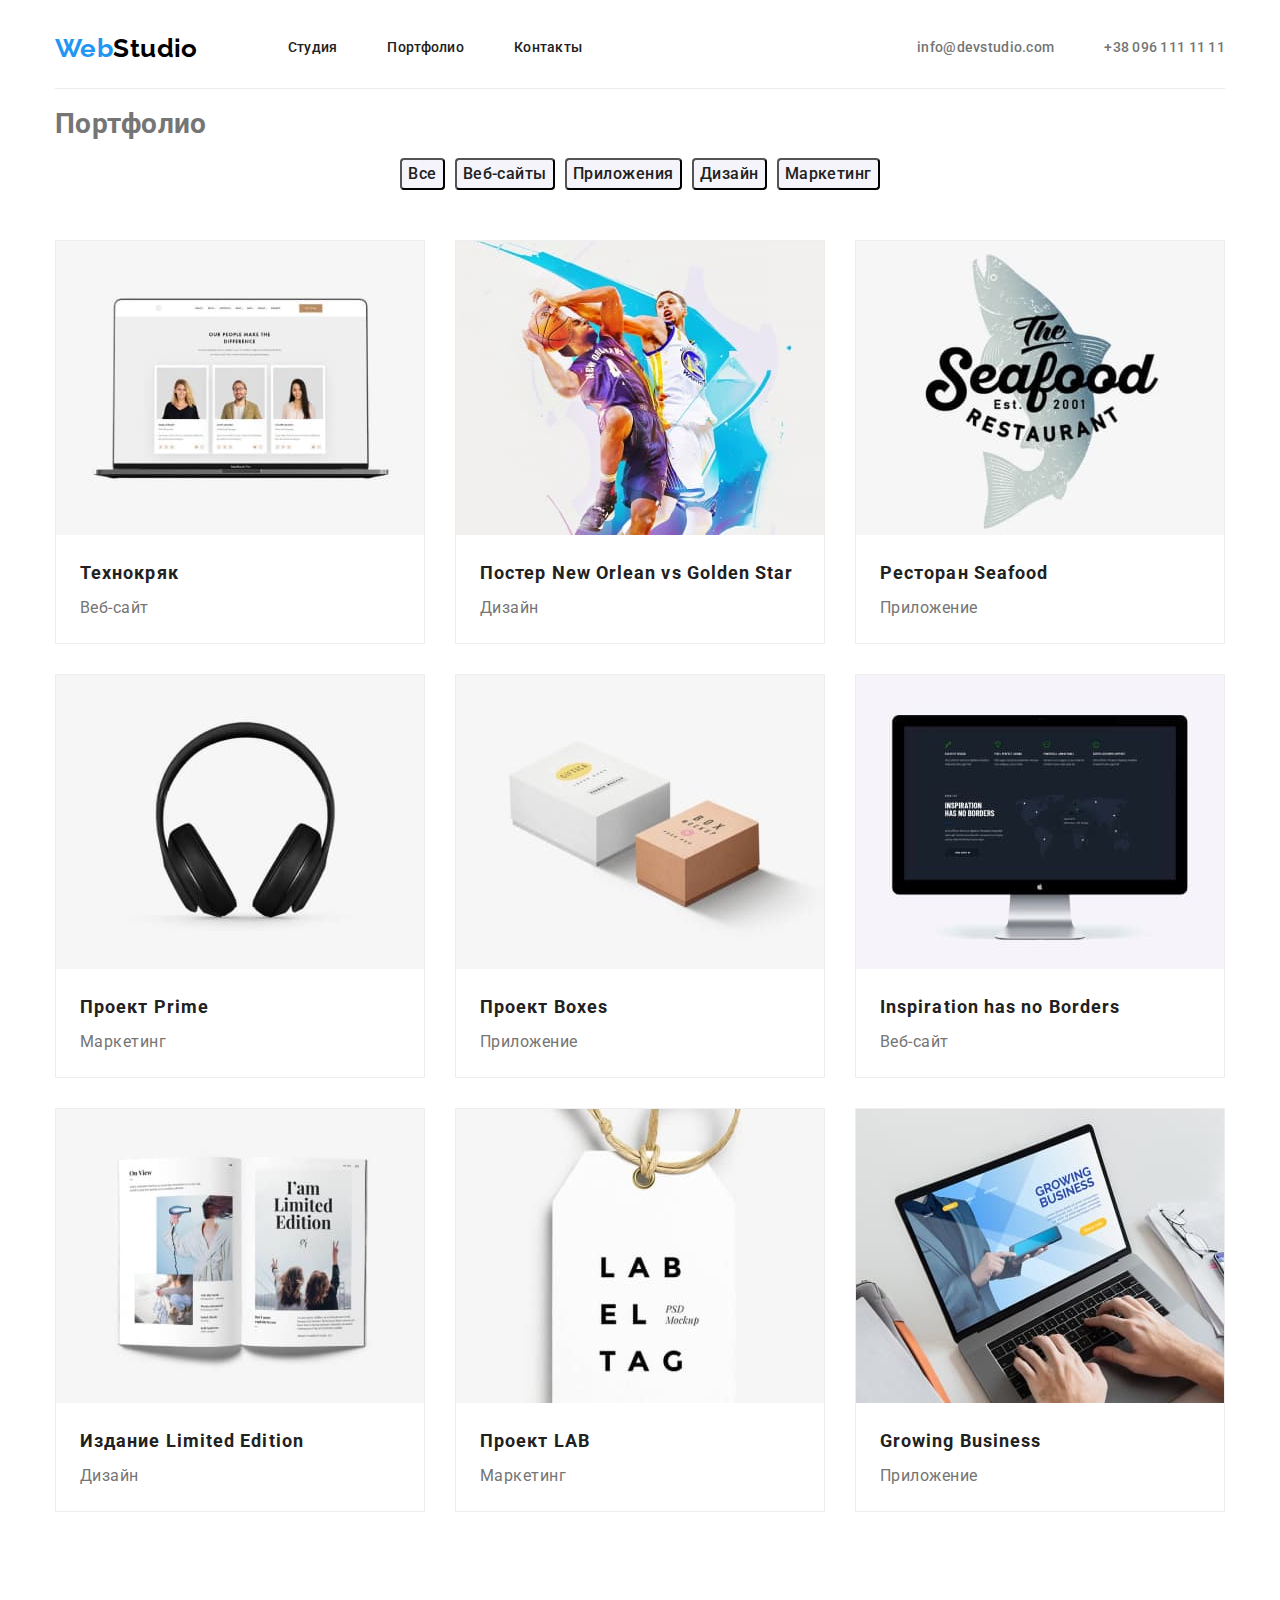
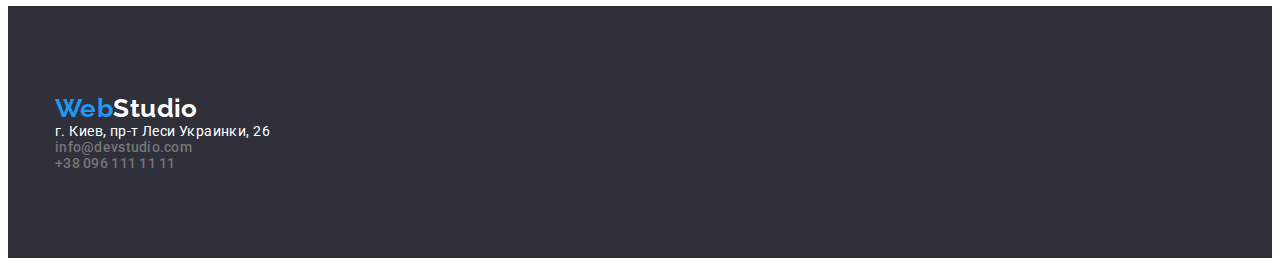
==== portfolio.html @ 89e94f16 "тест сайт" ====
<!DOCTYPE html>
<html lang="ru">
<head>
   <meta charset="UTF-8">
   <meta http-equiv="X-UA-Compatible" content="IE=edge">
   <meta name="viewport" content="width=device-width, initial-scale=1.0">
   <title>Портфолио</title>
   <link href="https://fonts.googleapis.com/css2?family=Raleway:wght@700&family=Roboto:wght@400;500;700;900&display=swap" rel="stylesheet">
   <link rel="stylesheet" href="./css/style.css">
</head>
<body>
      <!--шапка сайта-->
   <header>
      <div class="container-header">
         <a href="" class="logo"><span>Web</span>Studio</a>
         <!--навигация-->
         <nav class="site-nav">
            <ul class="menu-list list">
               <li>
                  <a href="./index.html" class="link">Студия</a>
               </li>
               <li>
                  <a href="./portfolio.html" class="link">Портфолио</a>
               </li>
               <li>
                  <a href="" class="link">Контакты</a>
               </li>
            </ul>
         </nav>
   
         <!--контакты-->
         <div clacc="contacts-container">
            <ul class="contacts-list list">
               <li>
                  <a href="mailto:info@devstudio.com" class="contact-item">info@devstudio.com</a>
               </li>
               <li>
                  <a href="tel:+380961111111" class="contact-item">+38 096 111 11 11</a>
               </li>
            </ul>
         </div>
   
      </div>
   </header>
      <!-- уникальная секция контента-->
      <main>
         <div class="container-portfolio">
            <section>
               <!-- скрытый заголовок-->
               <h1>Портфолио</h1>
               <!-- фильтр робот-->
               <ul class="btm-list list">
                  <li><button type="button" class="btm">Все</button></li>
                  <li><button type="button" class="btm">Веб-сайты</button></li>
                  <li><button type="button" class="btm">Приложения</button></li>
                  <li><button type="button" class="btm">Дизайн</button></li>
                  <li><button type="button" class="btm">Маркетинг</button></li>
               </ul>
               <!-- список робот -->
               <ul class="card-list list">
                  <li class="card-item">
                     <a href="" class="card">
                        <div class="thmb">
                           <img src="./images/web-site-tech.jpg" alt="Cайт технохряк" width="370" height="294" class="image">
                           <div class="description">
                              <p >Технокряк это современная площадка распространения коронавируса. Компании используют этуплатформу для цифрового шпионажа и атак на защищённые сервера конкурентов.</p>
                           </div>
                        </div>
                        <h2 class="title">Технокряк</h2>
                        <p class="text">Веб-сайт</p>
                        
                     </a>
                  </li>
                  <li class="card-item">
                     <a href="" class="card">
                        <div class="thmb">
                           <img src="./images/poster.jpg" alt="Постер New Orlean vs Golden Star" width="370" height="294">
                           <div class="description">
                              <p>Технокряк это современная площадка распространения коронавируса. Компании используют эту
                                 платформу для цифрового шпионажа и атак на защищённые сервера конкурентов.</p>
                           </div>
                        </div>
                           <h2 class="title">Постер New Orlean vs Golden Star</h2>
                           <p class="text">Дизайн</p>
                     </a>
                  </li>
                  <li class="card-item">
                     <a href="" class="card">
                        <div class="thmb">
                           <img src="./images/seafood.jpg" alt="Ресторан Seafood" width="370" height="294">
                           <div class="description">
                              <p>Технокряк это современная площадка распространения коронавируса. Компании используют эту
                                 платформу для цифрового шпионажа и атак на защищённые сервера конкурентов.</p>
                           </div>
                        </div>
                           <h2 class="title">Ресторан Seafood</h2>
                           <p class="text">Приложение</p>
                     </a>
                  </li>
                  <li class="card-item">
                     <a href="" class="card">
                        <div class="thmb">
                           <img src="./images/prime.jpg" alt="Проект прайм" width="370" height="294">
                           <div class="description">
                              <p>Технокряк это современная площадка распространения коронавируса. Компании используют эту
                                 платформу для цифрового шпионажа и атак на защищённые сервера конкурентов.</p>
                           </div>
                        </div>
                           <h2 class="title">Проект Prime</h2>
                           <p class="text">Маркетинг</p>
                        
                        
                     </a>
                  </li>
                  <li class="card-item">
                     <a href="" class="card">
                        <div class="thmb">
                           <img src="./images/boxes.jpg" alt="Проект Boxes" width="370" height="294">
                           <div class="description">
                              <p>Технокряк это современная площадка распространения коронавируса. Компании используют эту
                                 платформу для цифрового шпионажа и атак на защищённые сервера конкурентов.</p>
                           </div>
                        </div>
                           <h2 class="title">Проект Boxes</h2>
                           <p class="text">Приложение</p>
                     </a>
                  </li>
                  <li class="card-item">
                     <a href="" class="card">
                        <div class="thmb">
                           <img src="./images/web-site-inspiration.jpg" alt="Веб-сайт Inspiration" width="370" height="294">
                           <div class="description">
                              <p>Технокряк это современная площадка распространения коронавируса. Компании используют эту
                                 платформу для цифрового шпионажа и атак на защищённые сервера конкурентов.</p>
                           </div>
                        </div>
                           <h2 class="title">Inspiration has no Borders</h2>
                           <p class="text">Веб-сайт</p>
                     </a>
                  </li>
                  <li class="card-item">
                     <a href="" class="card">
                        <div class="thmb">
                           <img src="./images/limited-edition.jpg" alt="развернутая книга" width="370" height="294">
                           <div class="description">
                              <p>Технокряк это современная площадка распространения коронавируса. Компании используют эту
                                 платформу для цифрового шпионажа и атак на защищённые сервера конкурентов.</p>
                           </div>
                        </div>
                           <h2 class="title">Издание Limited Edition</h2>
                           <p class="text">Дизайн</p>

                     </a>
                  </li>
                  <li class="card-item">
                     <div class="thmb">
                        <a href="" class="card">
                           <img src="./images/lab-el-tag.jpg" alt="бирка с надписью LAB" width="370" height="294">
                           <div class="description">
                              <p>Технокряк это современная площадка распространения коронавируса. Компании используют эту
                                 платформу для цифрового шпионажа и атак на защищённые сервера конкурентов.</p>
                           </div>
                        </div>
                           <h2 class="title">Проект LAB</h2>
                           <p class="text">Маркетинг</p>
                        </a>
                     
                  </li>
                  <li class="card-item">
                     <a href="" class="card">
                        <div class="thmb">
                           <img src="./images/aplication-growing-business.jpg" alt="Руки на клавиатуре" width="370" height="294">
                           <div class="description">
                              <p>Технокряк это современная площадка распространения коронавируса. Компании используют эту
                                 платформу для цифрового шпионажа и атак на защищённые сервера конкурентов.</p>
                           </div>
                        </div>
                           <h2 class="title">Growing Business</h2>
                           <p class="text">Приложение</p>
                     </a>
                  </li>
               </ul>
            </section>
         </div>
      </main>
      <!--подвал-->
   <footer class="page-footer">
      <div class="container-footer">
         <a href="" class="logo alt"><span>Web</span>Studio</a>
         <address>
            <span class="alt">г. Киев, пр-т Леси Украинки, 26</span><br>
            <!--контакты-->
            <ul class="contacts list">
               <li>
                  <a href="mailto:info@devstudio.com" class="contact-item">info@devstudio.com</a>
               </li>
               <li>
                  <a href="tel:+380961111111" class="contact-item">+38 096 111 11 11</a>
               </li>
            </ul>
      </div>
      </address>
   
   </footer>
</html>
---- css/style.css ----
:root {
   --primary-color: #757575;
   --secondary-color: #212121;
   --accent-color:#2196F3;
   --primary-bg-color: #F5F4FA;
   --seconadary-bg-color: #2F303A;
   --logo-color-text: #000000;
   --alternative-color-text: #ffffff;
}

/* 
   акцент цвет #2196F3
   основной цвет фон #E5E5E5
   вторичный цвет фона #2F303A;
   цвет текста в лого: #000000;
   цвет текста заголовков #212121
   основной масив текста #757575;
   текст во вторчином bg #FFFFFF;
   prymary font-family roboto 400,500,700,900
   logo ff Raleway 700 
   ширина ограничиващего контейнера 1170 px
   */


body {
   color: var(--primary-color);
   background-color: var(--alternative-color-text);
   font-family: 'Roboto', sans-serif;
   font-style: normal;
   font-weight: 400;
   font-size: 14px;
   line-height: 1.14;
   letter-spacing: 0.03em;
}
/* шапка сайта */
.container-header,
.container-hero,
.container-features,
.container-skills,
.container-team,
.container-footer,
.container-portfolio {
   display: flex;
   align-items: center;
   max-width: 1170px;
   margin:0 auto;
}
.container-header{
   
   height: 80px;
   border-bottom: 1px solid #ECECEC;
}
/* логотип */
.logo {
   font-family: 'Raleway', sans-serif;
   font-weight: 700;
   font-size: 26px;
   line-height: 1.19;
   text-decoration: none;
   color: var(--logo-color-text);
}
.logo:hover,
.logo:focus {
   color: var(--accent-color);
}
.logo>span {
   color: var(--accent-color);
}

.list {
   list-style: none;
   padding: 0;
   margin: 0;
}
/* site-nav */
.site-nav {
   display: flex;
   flex:1 1 auto;
}

.site-nav .list {
   display: flex;
   gap: 50px;
   padding-left: 90px;
}
.site-nav .link{
   color: var(--secondary-color);
   font-weight: 500;
   font-size: 14px;
   line-height: 1.14;
   letter-spacing: 0.02em;
   text-decoration: none;

}

.menu-list {

}
.menu-item {

}


.site-nav .link:hover,
.site-nav .link:focus {
   color: var(--accent-color);
   border-bottom: 4px solid #2196F3;
   border-radius: 2px;
}
/* contacts */
.contacts-list {
   display: flex;
   gap: 50px;
   padding-left: 0;

}

.contact-item {
   font-weight: 500;
   font-size: 14px;
   line-height: 1,14;
   letter-spacing: 0.02em;
   text-decoration: none;
   color: var(--primary-color);
}
.contact-item:hover, 
.contact-item:focus {
   color: var(--accent-color);

}

/* sections */
.section-title {
   font-weight: 700;
   font-size: 36px;
   line-height: 1.17;
   text-align: center;
   color: var(--secondary-color);
   margin-bottom: 50px;
}
/* фон секций герои и футер */
.page-footer {
   background-color: var(--seconadary-bg-color);
}


/* герои  */
.hero {
   background: url(/images/hero.jpg) rgba(47, 48, 58, 0.4);
   
}
.container-hero {
   flex-direction: column;
   justify-content: center;
   align-items: center;
   width: auto;
   height: 600px;
   flex-wrap: wrap;
}

.hero-title {
   width: 696px;
   height: 120px;
   margin: 0 0 30px 0;
   font-weight: 900;
   font-size: 44px;
   line-height: 1.36;
   text-align: center;
   letter-spacing: 0.06em;
   text-transform: uppercase;
   color: var(--alternative-color-text);
}
/* преимущества */
.container-features{
   padding: 95px 0;
}

.features-list {
   list-style: none;
   display: flex;
   gap: 30px;
   padding-left: 0;
}

.feature-items {
   width: 270px;
   height: auto;
}

.features-list .title {
   font-weight: 700;
   font-size: 14px;
   line-height: 1.14;
   text-transform: uppercase;
   color: var(--secondary-color);
   margin-bottom: 10px;
}
.features-list .text {
   line-height: 1.71;
}
/* чем мы занимаемся */

.container-skills {
   flex-direction: column;
   margin-bottom: 95px;
}
.skills-list {
   display: flex;
   gap: 30px;
   padding-left: 0;
}

.skills-item {
   position: relative;
   overflow: hidden;
   width: 370px;
   height: 294px;
}

.skills-item:hover .overlay {
   transform: translateY(0);
}

.overlay{
   position: absolute;
   left: 0;
   bottom: 0;
   width: 370px;
   height: 70px;
   font-weight: 700;
   text-transform: uppercase;
   text-align: center;
   color: var(--alternative-color-text);
   background: rgba(47, 48, 58, 0.8);
   transform: translateY(200%);
   transition: transform 500ms ease;
   margin: 0;
}

.overlay > P {
   padding: 27px 0;
   margin: 0;
}

/* наша команда */
.team {
   background-color: var(--primary-bg-color);
}
.container-team {
   flex-direction: column;
   padding-top: 95px;
}

.team-list {
   display: flex;
   gap: 30px;
   padding-left: 0;
   
}

.team-card {
   text-align: center;
   width: 270px;
   height: 368px;
   background-color:  var(--alternative-color-text);
   box-shadow: 0px 1px 3px rgba(0, 0, 0, 0.12), 0px 1px 1px rgba(0, 0, 0, 0.14), 0px 2px 1px rgba(0, 0, 0, 0.2);
   border-radius: 0px 0px 4px 4px;
   margin-bottom: 95px;
}

.team-card .team-title {
   margin: 30px 0 5px 0;
   font-weight: 500;
   font-size: 16px;
   line-height: 1.19;
   color: var(--secondary-color);
}
.team-card .team-text {
   margin: 5px 0 30px 0 ;
   font-size: 16px;
   line-height: 1.19;
}


/* футер */
.container-footer {
   flex-direction: column;
   justify-content: center;
   align-items: start ;
   align-content: center;
   height: 252px;
}

.container-footer > address {
   font-style: normal;
}
.alt {
   color: var(--alternative-color-text);
   
}
/* кнопка */

.button {
   font-family:inherit;
   font-weight: 700;
   font-size: 16px;
   line-height: 1.87;
   letter-spacing: 0.06em;
   color: var(--alternative-color-text);
   background: var(--accent-color);
   border-radius: 4px;
}

.button:hover, 
.button:focus {
   color: var(--accent-color);
   background-color: var(--alternative-color-text);
   box-shadow: 0px 4px 4px rgba(0, 0, 0, 0.15);
}
/* ========================================================================================================================== */
/* портофолио */
.btm-list{
   display: flex;
   justify-content: center;
   align-items: center;
   gap: 10px;
   margin-bottom: 50px;
}

.card-list {
   display: flex;
   gap: 30px;
   flex-wrap: wrap;
   margin-bottom: 94px;
}

.card-item{
   box-sizing: border-box;
   width: 370px;
   height: 404px;
   border: 1px solid #EEEEEE;
   overflow: hidden;
}
.card-item:hover ,
.card-item:focus {
   box-shadow: 0px 1px 1px rgba(0, 0, 0, 0.12), 0px 4px 4px rgba(0, 0, 0, 0.06), 1px 4px 6px rgba(0, 0, 0, 0.16);
}

.card {
   text-decoration: none;
}

.thmb {
   box-sizing: border-box;
   position: relative;
   width: 370px;
   height: 294px;
   overflow: hidden;
}
.thmb:hover .description {
   transform: translateY(0);
}

.card .title {
   font-weight: 700;
   font-size: 18px;
   line-height: 2.0;
   letter-spacing: 0.06em;
   color: var(--secondary-color);
   margin: 20px 24px 2px 24px ;
}

.card .text {
   font-size: 16px;
   line-height: 1.87;
   letter-spacing: 0.03em;
   color: var(--primary-color);
   margin: 2px 24px 20px 24px ;
}
/* оверлей  */
.description {
   position: absolute;
   left: 0;
   top: 0;
   width: 370px;
   height: 294px;
   font-size: 18px;
   line-height: 1.56;
   letter-spacing: 0.03em;
   margin:0;
   color: var(--alternative-color-text);
   background-color: rgba(33, 150, 243, 0.9);
   transform: translateY(100%);
   transition: transform 500ms ease;
}
.description > p {
   padding: 63px 24px;
   margin: 0;
}
/* кнопки радио в портфолио*/

.btm {
   display: inline-block;
   font-family: inherit;
   font-weight: 500;
   font-size: 16px;
   line-height: 1.62;
   letter-spacing: 0.03em;
   color: var(--secondary-color);
   background-color: var(--primary-bg-color);
   border-radius: 4px;
}

.btm:hover, 
.btm:focus {
   color: var(--alternative-color-text);
   background-color: var(--accent-color);
   cursor: pointer;
   box-shadow: 0px 3px 1px rgba(0, 0, 0, 0.1), 0px 1px 2px rgba(0, 0, 0, 0.08), 0px 2px 2px rgba(0, 0, 0, 0.12);
}
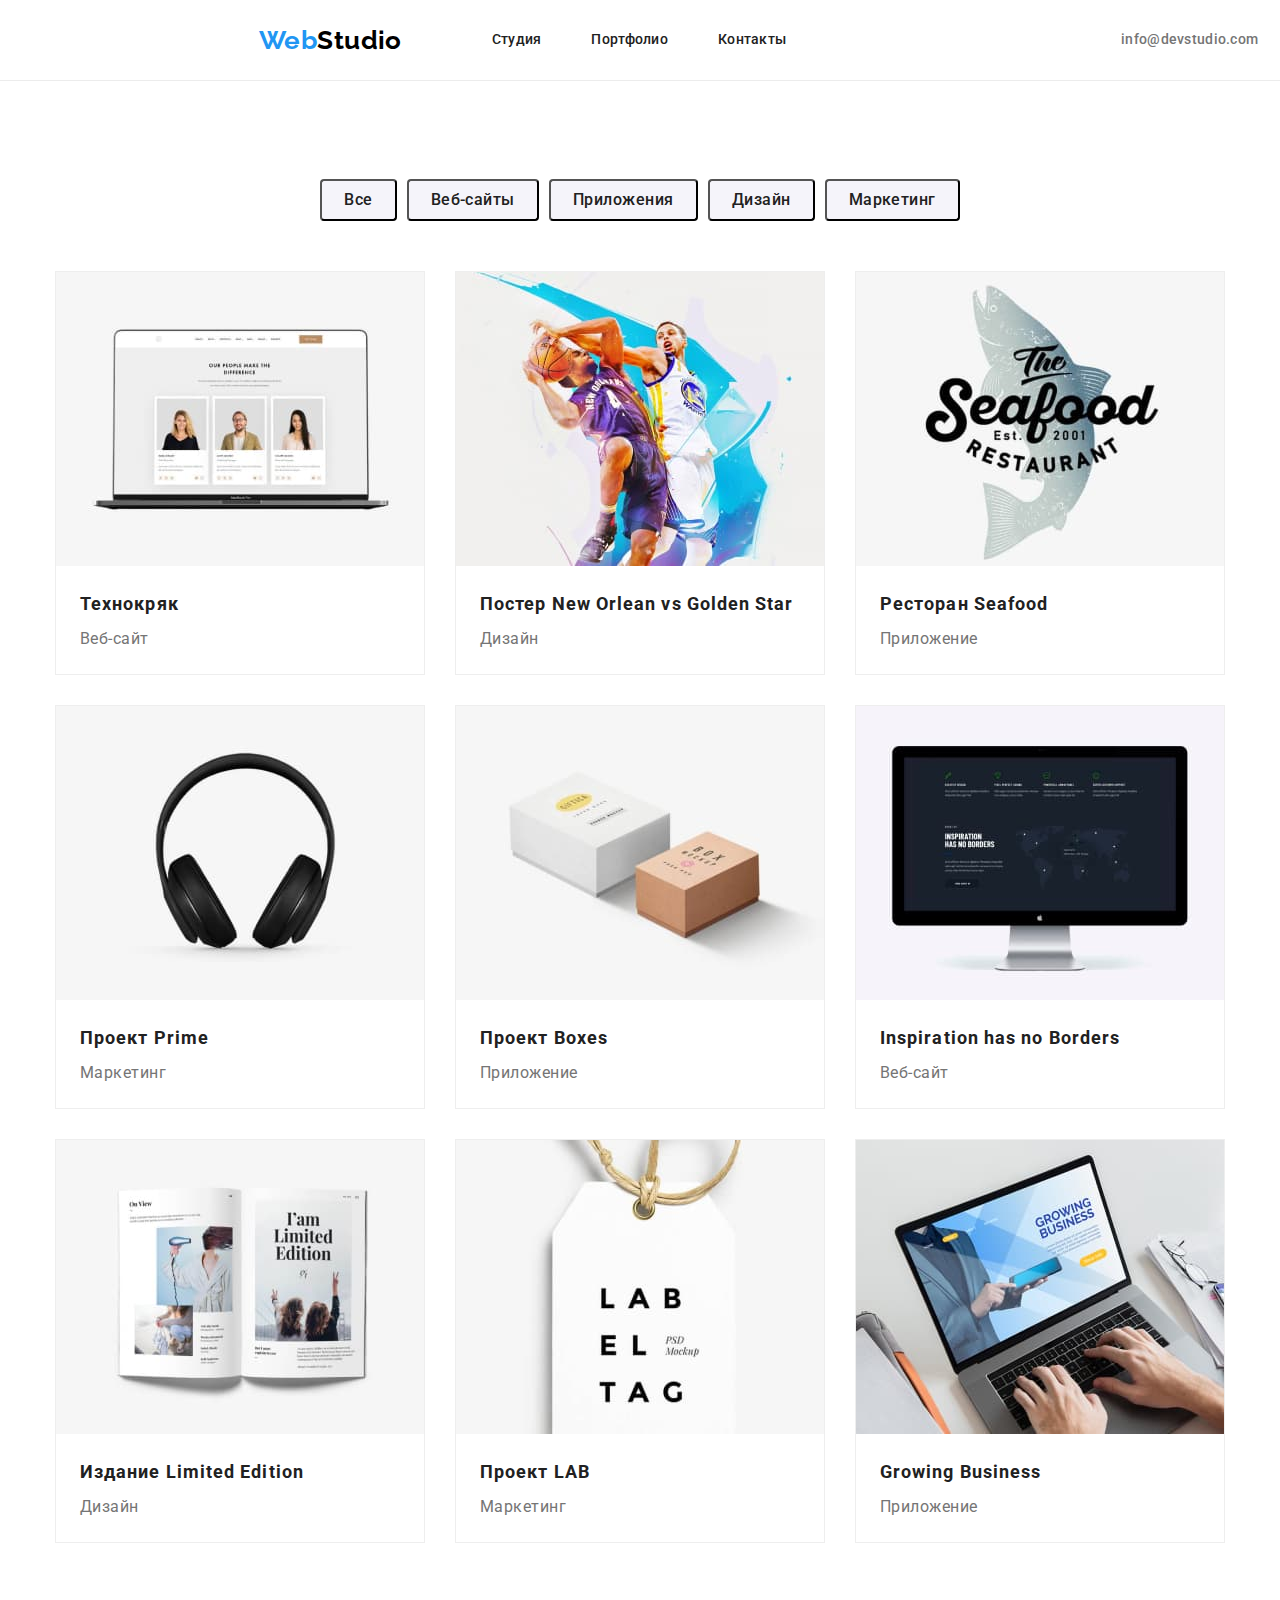
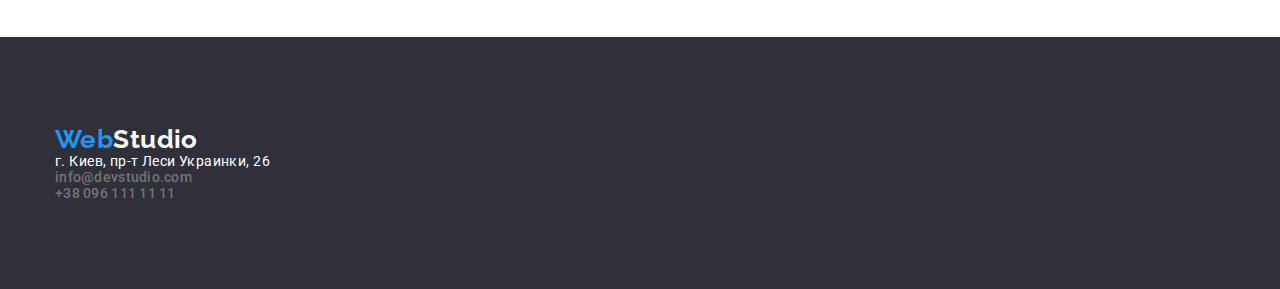
==== commit 83750117: "добавляет фикс шапку, оверлей на фотку героев, правильные кнопки" ====
--- a/portfolio.html
+++ b/portfolio.html
@@ -10,19 +10,19 @@
 </head>
 <body>
       <!--шапка сайта-->
-   <header>
+   <header class="page-head">
       <div class="container-header">
          <a href="" class="logo"><span>Web</span>Studio</a>
          <!--навигация-->
          <nav class="site-nav">
             <ul class="menu-list list">
-               <li>
+               <li class="menu-item">
                   <a href="./index.html" class="link">Студия</a>
                </li>
-               <li>
+               <li class="menu-item">
                   <a href="./portfolio.html" class="link">Портфолио</a>
                </li>
-               <li>
+               <li class="menu-item">
                   <a href="" class="link">Контакты</a>
                </li>
             </ul>
--- a/css/style.css
+++ b/css/style.css
@@ -31,7 +31,10 @@
    font-size: 14px;
    line-height: 1.14;
    letter-spacing: 0.03em;
-}
+   margin: 0;
+   position: relative;
+}
+
 /* шапка сайта */
 .container-header,
 .container-hero,
@@ -45,10 +48,25 @@
    max-width: 1170px;
    margin:0 auto;
 }
+.page-head {
+   min-width: none;
+   height: 80px;
+   background-color:var(--alternative-color-text);
+   border-bottom: 1px solid #ECECEC;
+   position: fixed;
+   z-index: 3;
+   display: flex;
+   width: 1688px;
+   height: 80px;
+   left: 0px;
+   top: 0px;
+}
 .container-header{
-   
-   height: 80px;
-   border-bottom: 1px solid #ECECEC;
+
+   align-items: center;
+   width: 1170px;
+   margin:0 auto;
+
 }
 /* логотип */
 .logo {
@@ -75,7 +93,7 @@
 /* site-nav */
 .site-nav {
    display: flex;
-   flex:1 1 auto;
+   flex: 1 1 auto;
 }
 
 .site-nav .list {
@@ -143,19 +161,34 @@
    background-color: var(--seconadary-bg-color);
 }
 
-
+/* стили для мейн части страницы */
+.page{
+
+}
 /* герои  */
 .hero {
-   background: url(/images/hero.jpg) rgba(47, 48, 58, 0.4);
-   
-}
+   margin-top: 80px;
+   background: rgba(47, 48, 58, 0.4);
+   position: relative;
+}
+.hero-container::before {
+   content: '';
+   position: absolute;
+   top: 0;
+   left: 0;
+   height: 100%;
+   min-width: 100%;
+   background: url(/images/hero.jpg);
+   z-index: -1;
+}
+
+
 .container-hero {
    flex-direction: column;
    justify-content: center;
    align-items: center;
    width: auto;
    height: 600px;
-   flex-wrap: wrap;
 }
 
 .hero-title {
@@ -301,6 +334,7 @@
 /* кнопка */
 
 .button {
+   
    font-family:inherit;
    font-weight: 700;
    font-size: 16px;
@@ -309,16 +343,25 @@
    color: var(--alternative-color-text);
    background: var(--accent-color);
    border-radius: 4px;
+   box-shadow: none;
+   padding: 10px 32px;
+   transition: all 0.5s ease 0.5s;
 }
 
 .button:hover, 
 .button:focus {
-   color: var(--accent-color);
-   background-color: var(--alternative-color-text);
+   background: #188CE8;
    box-shadow: 0px 4px 4px rgba(0, 0, 0, 0.15);
 }
 /* ========================================================================================================================== */
 /* портофолио */
+.container-portfolio {
+   margin-top: 179px;
+}
+.container-portfolio h1 {
+   display: none;
+}
+
 .btm-list{
    display: flex;
    justify-content: center;
@@ -409,6 +452,7 @@
    color: var(--secondary-color);
    background-color: var(--primary-bg-color);
    border-radius: 4px;
+   padding: 6px 22px;
 }
 
 .btm:hover, 
